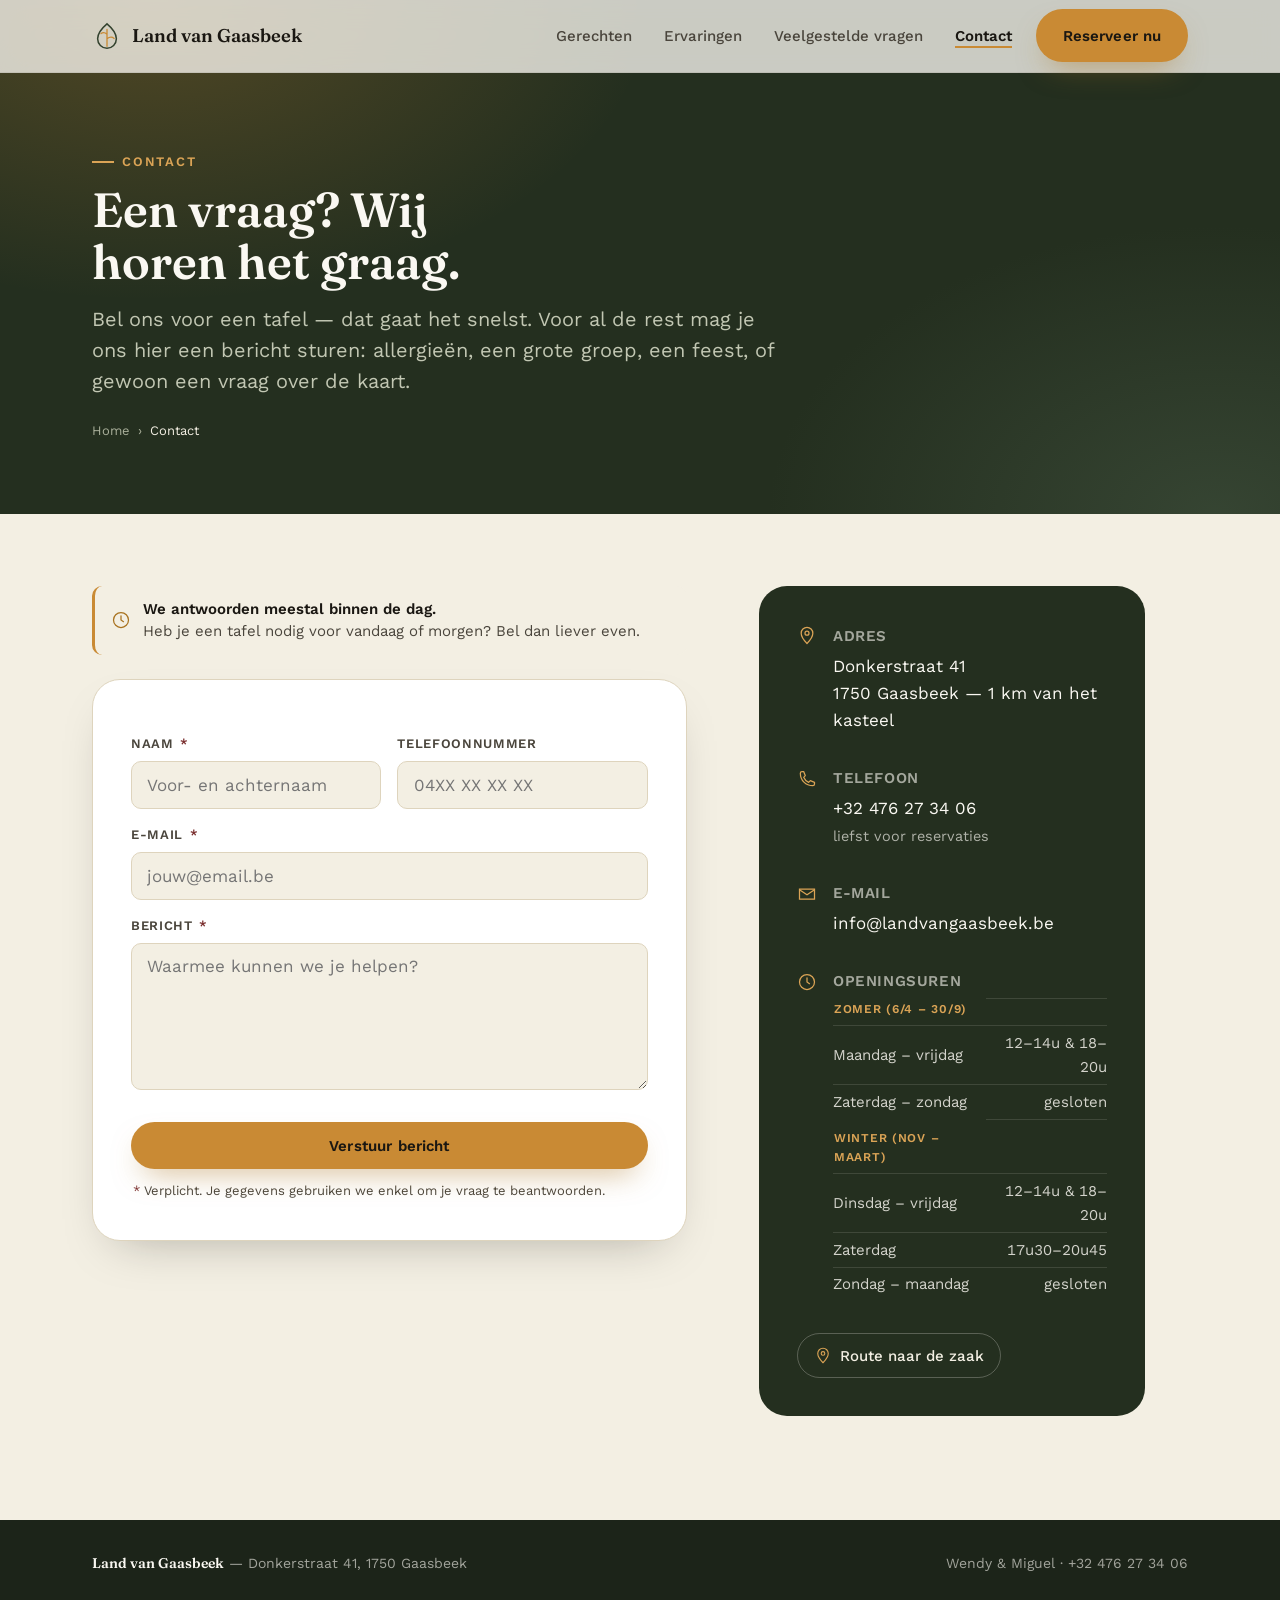
==== contact.html @ b17b4d69 "Splits site op in losse CSS/JS-bestanden en voeg contactpagina toe De volledige site zat in één inde" ====
<!DOCTYPE html>
<html lang="nl">
<head>
  <meta charset="utf-8">
  <meta name="viewport" content="width=device-width, initial-scale=1">
  <title>Contact — Land van Gaasbeek</title>
  <meta name="description" content="Contacteer brasserie Land van Gaasbeek in Gaasbeek: telefoon, e-mail, adres, openingsuren en een contactformulier.">

  <link rel="preconnect" href="https://fonts.googleapis.com">
  <link rel="preconnect" href="https://fonts.gstatic.com" crossorigin>
  <link href="https://fonts.googleapis.com/css2?family=Fraunces:opsz,wght@9..144,400;9..144,500;9..144,600;9..144,700&family=Work+Sans:wght@400;500;600;700&display=swap" rel="stylesheet">

  <!-- Volgorde is belangrijk: brand → layout → components → pagina -->
  <link rel="stylesheet" href="assets/css/brand.css">
  <link rel="stylesheet" href="assets/css/layout.css">
  <link rel="stylesheet" href="assets/css/components.css">
  <link rel="stylesheet" href="assets/css/pages/contact.css">
</head>
<body class="contact-page">

<div class="progress-bar" aria-hidden="true"><div class="progress-bar-fill" id="progressFill"></div></div>

<nav class="nav">
  <div class="wrap nav-inner">
    <a href="index.html" class="brand-mark">
      <svg width="30" height="30" viewBox="0 0 32 32" fill="none" aria-hidden="true">
        <path d="M16 3C10 8 6 13.5 6 19a10 10 0 0 0 20 0c0-5.5-4-11-10-16Z" stroke="#33422e" stroke-width="1.6"/>
        <path d="M16 9v18M16 14c-2.4-2-4.6-2-6.4-.6M16 19c2.8-2.2 5.4-2.2 7.6-.4" stroke="#c98a34" stroke-width="1.4" stroke-linecap="round"/>
      </svg>
      Land van Gaasbeek
    </a>
    <div class="nav-cta">
      <div class="nav-links-list">
        <a href="index.html#gerechten">Gerechten</a>
        <a href="index.html#ervaringen">Ervaringen</a>
        <a href="index.html#faq">Veelgestelde vragen</a>
        <a href="contact.html" aria-current="page">Contact</a>
      </div>
      <a href="index.html#reserveren" class="btn btn-primary nav-pulse-btn">Reserveer nu</a>
    </div>
  </div>
</nav>

<header class="page-header">
  <div class="wrap">
    <span class="eyebrow">Contact</span>
    <h1>Een vraag? Wij horen het graag.</h1>
    <p>Bel ons voor een tafel — dat gaat het snelst. Voor al de rest mag je ons hier een bericht sturen: allergieën, een grote groep, een feest, of gewoon een vraag over de kaart.</p>
    <nav class="breadcrumb" aria-label="Kruimelpad">
      <a href="index.html">Home</a>
      <span aria-hidden="true">›</span>
      <span aria-current="page">Contact</span>
    </nav>
  </div>
</header>

<main>
  <section class="section section-first" id="bericht">
    <div class="wrap">
      <div class="contact-grid">

        <div>
          <div class="reply-note">
            <svg width="20" height="20" viewBox="0 0 24 24" fill="none" aria-hidden="true"><path d="M12 7v5l3 2" stroke="currentColor" stroke-width="1.5" stroke-linecap="round"/><circle cx="12" cy="12" r="9" stroke="currentColor" stroke-width="1.5"/></svg>
            <span><strong>We antwoorden meestal binnen de dag.</strong> <br>Heb je een tafel nodig voor vandaag of morgen? Bel dan liever even.</span>
          </div>

          <form class="form-card reveal" id="contactForm" method="post" action="mailto:info@landvangaasbeek.be" enctype="text/plain">
            <div class="form-row">
              <div class="field">
                <label for="naam">Naam <span class="field-req" aria-hidden="true">*</span></label>
                <input type="text" id="naam" name="naam" aria-describedby="naam-error" placeholder="Voor- en achternaam" autocomplete="name" required>
                <span class="field-error" id="naam-error"></span>
              </div>
              <div class="field">
                <label for="telefoon">Telefoonnummer</label>
                <input type="tel" id="telefoon" name="telefoon" aria-describedby="telefoon-error" placeholder="04XX XX XX XX" autocomplete="tel" inputmode="tel">
                <span class="field-error" id="telefoon-error"></span>
              </div>
            </div>

            <div class="field">
              <label for="email">E-mail <span class="field-req" aria-hidden="true">*</span></label>
              <input type="email" id="email" name="email" aria-describedby="email-error" placeholder="jouw@email.be" autocomplete="email" inputmode="email" required>
              <span class="field-error" id="email-error"></span>
            </div>

            <div class="field">
              <label for="bericht">Bericht <span class="field-req" aria-hidden="true">*</span></label>
              <textarea id="bericht" name="bericht" aria-describedby="bericht-error" rows="6" placeholder="Waarmee kunnen we je helpen?" required></textarea>
              <span class="field-error" id="bericht-error"></span>
            </div>

            <!-- Honeypot tegen spambots. Laat leeg — mensen zien dit veld niet. -->
            <div class="field-trap" aria-hidden="true">
              <label for="website">Website</label>
              <input type="text" id="website" name="website" tabindex="-1" autocomplete="off">
            </div>

            <button type="submit" class="btn btn-primary">Verstuur bericht</button>
            <p class="form-hint"><span class="field-req" aria-hidden="true">*</span> Verplicht. Je gegevens gebruiken we enkel om je vraag te beantwoorden.</p>

            <div class="form-status" id="formStatus" aria-live="polite"></div>

            <noscript>
              <p class="form-status is-visible is-error">
                JavaScript staat uit. Versturen opent dan rechtstreeks je mailprogramma, zonder
                controle op tikfouten — en sommige browsers blokkeren dat. Lukt het niet, mail ons
                dan op <a href="mailto:info@landvangaasbeek.be">info@landvangaasbeek.be</a>
                of bel <a href="tel:+32476273406">+32 476 27 34 06</a>.
              </p>
            </noscript>
          </form>
        </div>

        <div class="info-card reveal">
          <div class="info-row">
            <svg width="20" height="20" viewBox="0 0 24 24" fill="none" aria-hidden="true"><path d="M12 21s7-7.4 7-12.4A7 7 0 0 0 5 8.6C5 13.6 12 21 12 21Z" stroke="currentColor" stroke-width="1.5" stroke-linejoin="round"/><circle cx="12" cy="8.6" r="2.4" stroke="currentColor" stroke-width="1.5"/></svg>
            <div>
              <h4>Adres</h4>
              <p>Donkerstraat 41<br>1750 Gaasbeek — 1 km van het kasteel</p>
            </div>
          </div>
          <div class="info-row">
            <svg width="20" height="20" viewBox="0 0 24 24" fill="none" aria-hidden="true"><path d="M4 5c0-1 1-2 2-2h2l2 5-2 2c1 2.5 3.5 5 6 6l2-2 5 2v2c0 1-1 2-2 2C10.5 20 4 13.5 4 5Z" stroke="currentColor" stroke-width="1.5" stroke-linejoin="round"/></svg>
            <div>
              <h4>Telefoon</h4>
              <p><a href="tel:+32476273406">+32 476 27 34 06</a><br><span style="opacity:.65; font-size:.85em;">liefst voor reservaties</span></p>
            </div>
          </div>
          <div class="info-row">
            <svg width="20" height="20" viewBox="0 0 24 24" fill="none" aria-hidden="true"><path d="M3 6h18v12H3V6Z" stroke="currentColor" stroke-width="1.5"/><path d="m3 7 9 6 9-6" stroke="currentColor" stroke-width="1.5" stroke-linejoin="round"/></svg>
            <div>
              <h4>E-mail</h4>
              <p><a href="mailto:info@landvangaasbeek.be">info@landvangaasbeek.be</a></p>
            </div>
          </div>
          <div class="info-row" style="align-items:flex-start;">
            <svg width="20" height="20" viewBox="0 0 24 24" fill="none" aria-hidden="true"><path d="M12 7v5l3 2" stroke="currentColor" stroke-width="1.5" stroke-linecap="round"/><circle cx="12" cy="12" r="9" stroke="currentColor" stroke-width="1.5"/></svg>
            <div style="width:100%;">
              <h4>Openingsuren</h4>
              <table class="hours-table">
                <tr><th>Zomer (6/4 – 30/9)</th><td></td></tr>
                <tr><td>Maandag – vrijdag</td><td>12–14u &amp; 18–20u</td></tr>
                <tr><td>Zaterdag – zondag</td><td>gesloten</td></tr>
                <tr><th style="padding-top:.6rem;">Winter (nov – maart)</th><td></td></tr>
                <tr><td>Dinsdag – vrijdag</td><td>12–14u &amp; 18–20u</td></tr>
                <tr><td>Zaterdag</td><td>17u30–20u45</td></tr>
                <tr><td>Zondag – maandag</td><td>gesloten</td></tr>
              </table>
            </div>
          </div>

          <a class="route-link" href="https://www.google.com/maps/dir/?api=1&amp;destination=Donkerstraat+41%2C+1750+Gaasbeek" target="_blank" rel="noopener">
            <svg width="18" height="18" viewBox="0 0 24 24" fill="none" aria-hidden="true"><path d="M12 21s7-7.4 7-12.4A7 7 0 0 0 5 8.6C5 13.6 12 21 12 21Z" stroke="currentColor" stroke-width="1.5" stroke-linejoin="round"/><circle cx="12" cy="8.6" r="2.4" stroke="currentColor" stroke-width="1.5"/></svg>
            Route naar de zaak
          </a>
        </div>

      </div>
    </div>
  </section>
</main>

<footer>
  <div class="wrap footer-inner">
    <span><strong>Land van Gaasbeek</strong> — Donkerstraat 41, 1750 Gaasbeek</span>
    <span>Wendy &amp; Miguel · +32 476 27 34 06</span>
  </div>
</footer>

<script src="assets/js/site.js" defer></script>
<script src="assets/js/contact-form.js" defer></script>
</body>
</html>
---- assets/css/brand.css ----
/* ==========================================================================
   brand.css — de merkbasis van Land van Gaasbeek
   Enige plek waar kleuren, fonts, spacing en radii gedefinieerd worden.
   Wijzig hier en de hele site volgt. Bevat GEEN component- of paginastijlen.
   ========================================================================== */

:root {
  color-scheme: light;

  /* — Palette — */
  --moss-950: #1c2419;
  --moss-900: #242f1f;
  --moss-800: #33422e;
  --moss-700: #445642;
  --gold-600: #a8721f;
  --gold-500: #c98a34;
  --gold-400: #dba456;
  --wine-700: #5f2424;
  --wine-600: #7a2e2e;
  --linen-50:  #faf8f2;
  --linen-100: #f3efe3;
  --linen-200: #eae3d3;
  --linen-300: #ded4bd;
  --sage-400: #a9af9a;
  --sage-300: #c2c7b3;
  --ink-900: #1a1712;
  --ink-800: #221f1a;
  --ink-600: #4a453c;
  --ink-400: #79746a;

  --bg: var(--linen-100);
  --surface: var(--linen-50);
  --surface-raised: #ffffff;
  --text: var(--ink-800);
  --text-muted: var(--ink-600);
  --border: var(--linen-300);
  --accent: var(--gold-500);
  --accent-ink: var(--gold-600);
  --brand: var(--moss-800);

  /* — Type scale — */
  --font-display: "Fraunces", "Iowan Old Style", Georgia, serif;
  --font-body: "Work Sans", "Segoe UI", system-ui, sans-serif;

  --fs-eyebrow: 0.8125rem;
  --fs-small: 0.9375rem;
  --fs-body: 1.0625rem;
  --fs-lead: 1.25rem;
  --fs-h3: clamp(1.375rem, 1.1rem + 1.1vw, 1.75rem);
  --fs-h2: clamp(2rem, 1.5rem + 2.2vw, 3rem);
  --fs-h1: clamp(2.75rem, 1.9rem + 3.8vw, 4.75rem);

  /* — Spacing scale — */
  --sp-1: 0.25rem;
  --sp-2: 0.5rem;
  --sp-3: 0.75rem;
  --sp-4: 1rem;
  --sp-5: 1.5rem;
  --sp-6: 2rem;
  --sp-7: 3rem;
  --sp-8: 4.5rem;
  --sp-9: 6.5rem;
  --sp-10: 9rem;

  --radius-sm: 10px;
  --radius-md: 18px;
  --radius-lg: 28px;
  --shadow-soft: 0 20px 50px -25px rgba(26, 23, 18, 0.35);
  --shadow-lift: 0 28px 60px -20px rgba(26, 23, 18, 0.4);
  --ease: cubic-bezier(0.16, 1, 0.3, 1);
}

*, *::before, *::after { box-sizing: border-box; }
html {
  scroll-behavior: smooth;
}
body {
  margin: 0;
  background: var(--bg);
  color: var(--text);
  font-family: var(--font-body);
  font-size: var(--fs-body);
  line-height: 1.6;
  -webkit-font-smoothing: antialiased;
}
img { max-width: 100%; display: block; }
a { color: inherit; }
h1, h2, h3 {
  font-family: var(--font-display);
  color: var(--ink-900);
  margin: 0;
  text-wrap: balance;
  font-weight: 600;
}
p { margin: 0; }
ul { margin: 0; padding: 0; list-style: none; }
section { scroll-margin-top: 5.5rem; }
---- assets/css/layout.css ----
/* ==========================================================================
   layout.css — site-chrome & structuur die op ELKE pagina hetzelfde is:
   container, nav, footer, sectie-ritme, scroll-progressbar, reveal-animatie.
   ========================================================================== */

/* — Container — */
.wrap {
  width: 100%;
  max-width: 1160px;
  margin-inline: auto;
  padding-inline: var(--sp-6);
}
@media (max-width: 640px) {
  .wrap { padding-inline: var(--sp-5); }
}


/* — Section scaffolding — */
.section { padding-block: var(--sp-9); }
.section-head {
  display: flex;
  flex-direction: column;
  gap: var(--sp-4);
  max-width: 640px;
  margin-bottom: var(--sp-8);
}
.section-head h2 { font-size: var(--fs-h2); line-height: 1.08; }
.section-head p { color: var(--text-muted); font-size: var(--fs-lead); line-height: 1.55; }
.section-alt { background: var(--surface); }


/* — Page header — compacte kop voor subpagina's (geen volledige hero).
   Gebruik op elke pagina behalve de homepage. — */
.page-header {
  position: relative;
  padding-top: calc(4.5rem + var(--sp-8));
  padding-bottom: var(--sp-8);
  background: var(--moss-900);
  color: var(--linen-50);
  overflow: hidden;
}
.page-header::after {
  content: "";
  position: absolute;
  inset: 0;
  background:
    radial-gradient(60% 90% at 12% 0%, rgba(201, 138, 52, 0.28), transparent 65%),
    radial-gradient(50% 80% at 95% 100%, rgba(68, 86, 66, 0.55), transparent 70%);
  pointer-events: none;
}
.page-header > .wrap { position: relative; z-index: 1; }
.page-header .eyebrow { color: var(--gold-400); }
.page-header .eyebrow::before { background: var(--gold-400); }
.page-header h1 {
  margin-top: var(--sp-3);
  color: var(--linen-50);
  font-size: var(--fs-h2);
  line-height: 1.08;
  max-width: 22ch;
}
.page-header p {
  margin-top: var(--sp-4);
  max-width: 58ch;
  color: var(--sage-300);
  font-size: var(--fs-lead);
  line-height: 1.55;
}

/* — Breadcrumb — */
.breadcrumb {
  display: flex;
  align-items: center;
  gap: var(--sp-2);
  margin-top: var(--sp-5);
  font-size: var(--fs-eyebrow);
  color: var(--sage-400);
}
.breadcrumb a { text-decoration: none; transition: color 0.2s ease; }
.breadcrumb a:hover { color: var(--gold-400); }
.breadcrumb span[aria-current] { color: var(--linen-100); }


/* — Nav — */
.nav {
  position: fixed;
  top: 0; left: 0; right: 0;
  z-index: 50;
  background: rgba(250, 248, 242, 0.78);
  backdrop-filter: blur(14px) saturate(140%);
  -webkit-backdrop-filter: blur(14px) saturate(140%);
  border-bottom: 1px solid rgba(30, 27, 20, 0.08);
}
.nav-inner {
  display: flex;
  align-items: center;
  justify-content: space-between;
  height: 4.5rem;
}
.brand-mark {
  display: flex;
  align-items: center;
  gap: 0.6rem;
  text-decoration: none;
  font-family: var(--font-display);
  font-weight: 600;
  font-size: 1.15rem;
  color: var(--ink-900);
}
.brand-mark svg { flex-shrink: 0; }
.nav-links {
  display: flex;
  align-items: center;
  gap: var(--sp-6);
}
.nav-links-list a:not(.btn) {
  text-decoration: none;
  font-size: 0.9375rem;
  font-weight: 500;
  color: var(--ink-600);
  transition: color 0.2s ease;
}
.nav-links-list a:not(.btn):hover { color: var(--accent-ink); }
/* Actieve pagina in de nav — */
.nav-links-list a[aria-current="page"] {
  color: var(--ink-900);
  font-weight: 600;
  box-shadow: inset 0 -2px 0 var(--accent);
}
.nav-cta { display: flex; align-items: center; gap: var(--sp-5); }
.nav-links-list { display: flex; gap: var(--sp-6); }
@media (max-width: 760px) {
  .nav-links-list { display: none; }
}
@media (max-width: 420px) {
  .brand-mark { font-size: 1rem; gap: 0.4rem; }
  .brand-mark svg { width: 24px; height: 24px; }
  .nav .btn-primary { padding: 0.7rem 1.1rem; font-size: 0.875rem; }
}


/* — Footer — */
footer {
  background: var(--moss-950);
  color: rgba(250, 248, 242, 0.6);
  padding-block: var(--sp-6);
}
.footer-inner {
  display: flex;
  flex-wrap: wrap;
  justify-content: space-between;
  gap: var(--sp-3);
  font-size: 0.875rem;
}
.footer-inner strong { color: var(--linen-50); font-family: var(--font-display); font-weight: 600; }


/* — Progress bar — */
.progress-bar {
  position: fixed;
  top: 0; left: 0; right: 0;
  height: 3px;
  z-index: 60;
  pointer-events: none;
}
.progress-bar-fill {
  height: 100%;
  width: 100%;
  transform: scaleX(0);
  transform-origin: left center;
  background: linear-gradient(90deg, var(--gold-500), var(--wine-600));
  will-change: transform;
}
html.js .progress-bar-fill { transition: transform 0.12s linear; }


/* — Reveal-on-scroll (progressive enhancement) — */
/* Content stays fully opaque/readable at all times, with or without JS;
   only a gentle upward settle is deferred to the scroll trigger, so a
   stalled script or a screenshot taken before scrolling never hides text. */
.reveal { opacity: 1; transform: none; }
html.js .reveal {
  transform: translateY(16px);
  transition: transform 0.7s var(--ease);
}
html.js .reveal.is-visible { transform: none; }


/* — Motion policy: globale onderdelen — */
@media (prefers-reduced-motion: reduce) {
  html { scroll-behavior: auto; }
  html.js .reveal { transition: none; opacity: 1; transform: none; }
  .progress-bar-fill { transition: none; }
}
---- assets/css/components.css ----
/* ==========================================================================
   components.css — herbruikbare UI-onderdelen. Bruikbaar op elke pagina:
   eyebrow, buttons, quote-cards, formulier + infokaart, openingsuren, FAQ.
   ========================================================================== */

/* — Eyebrow — */
.eyebrow {
  display: inline-flex;
  align-items: center;
  gap: var(--sp-2);
  font-family: var(--font-body);
  font-size: var(--fs-eyebrow);
  font-weight: 600;
  letter-spacing: 0.14em;
  text-transform: uppercase;
  color: var(--accent-ink);
}
.eyebrow::before {
  content: "";
  width: 22px;
  height: 2px;
  background: var(--accent);
  display: inline-block;
}

/* — Buttons — */
.btn {
  display: inline-flex;
  align-items: center;
  justify-content: center;
  gap: var(--sp-2);
  font-family: var(--font-body);
  font-weight: 600;
  font-size: 0.9375rem;
  letter-spacing: 0.01em;
  padding: 0.85rem 1.6rem;
  border-radius: 999px;
  border: 1px solid transparent;
  cursor: pointer;
  text-decoration: none;
  transition: transform 0.35s var(--ease), box-shadow 0.35s var(--ease), background 0.25s ease;
  will-change: transform;
}
.btn-primary {
  background: var(--accent);
  color: var(--ink-900);
  box-shadow: 0 14px 30px -12px rgba(169, 114, 31, 0.55);
}
.btn-primary:hover { transform: translateY(-3px); box-shadow: 0 20px 38px -14px rgba(169, 114, 31, 0.6); }
.btn-ghost {
  background: transparent;
  border-color: rgba(250, 248, 242, 0.4);
  color: var(--linen-50);
}
.btn-ghost:hover { transform: translateY(-3px); background: rgba(250, 248, 242, 0.1); }
.btn-outline {
  background: transparent;
  border-color: var(--border);
  color: var(--ink-800);
}
.btn-outline:hover { transform: translateY(-3px); border-color: var(--accent-ink); background: var(--linen-50); }


/* — Nav CTA: calm pulse + shine sweep on primary buttons — */
.nav-pulse-btn { position: relative; }
.nav-pulse-btn::before {
  content: "";
  position: absolute;
  inset: -7px;
  border-radius: 999px;
  background: radial-gradient(circle, rgba(201, 138, 52, 0.5), transparent 72%);
  opacity: 0.4;
  transform: scale(0.9);
  z-index: -1;
  animation: btn-breathe 3.4s ease-in-out infinite;
}
@keyframes btn-breathe {
  0%, 100% { opacity: 0.32; transform: scale(0.88); }
  50% { opacity: 0.75; transform: scale(1.14); }
}
.btn-primary { position: relative; overflow: hidden; }
.btn-primary::after {
  content: "";
  position: absolute;
  top: 0; left: 0;
  width: 40%; height: 100%;
  background: linear-gradient(115deg, transparent, rgba(255, 255, 255, 0.6), transparent);
  transform: translateX(-260%) skewX(-12deg);
  opacity: 0;
  transition: transform 0.75s var(--ease), opacity 0.3s ease;
}
.btn-primary:hover::after, .btn-primary:focus-visible::after {
  transform: translateX(340%) skewX(-12deg);
  opacity: 1;
}



/* — Testimonials — */
.quote-row {
  display: grid;
  grid-template-columns: repeat(2, 1fr);
  gap: var(--sp-6);
}
@media (max-width: 760px) {
  .quote-row { grid-template-columns: 1fr; }
}
.quote-card {
  background: var(--surface-raised);
  border: 1px solid var(--border);
  border-radius: var(--radius-md);
  padding: var(--sp-6);
  display: flex;
  flex-direction: column;
  gap: var(--sp-4);
  transition: transform 0.4s var(--ease), box-shadow 0.4s var(--ease);
}
.quote-card:hover { transform: translateY(-5px); box-shadow: var(--shadow-soft); }
.stars { display: flex; gap: 0.2rem; color: var(--accent); }
.quote-card p.quote-text {
  font-family: var(--font-display);
  font-size: 1.25rem;
  line-height: 1.5;
  color: var(--ink-900);
  font-weight: 500;
}
.quote-attr {
  display: flex;
  align-items: center;
  gap: var(--sp-3);
  font-size: var(--fs-small);
  color: var(--text-muted);
}
.quote-attr .dot { width: 5px; height: 5px; border-radius: 50%; background: var(--sage-400); }


/* — Contact — */
.contact-grid {
  display: grid;
  grid-template-columns: 1.1fr 0.9fr;
  gap: var(--sp-8);
  align-items: start;
}
@media (max-width: 900px) {
  .contact-grid { grid-template-columns: 1fr; }
}
.form-card {
  background: var(--surface-raised);
  border: 1px solid var(--border);
  border-radius: var(--radius-lg);
  padding: clamp(1.5rem, 1.1rem + 1.6vw, var(--sp-7));
  box-shadow: var(--shadow-soft);
}
.form-row { display: grid; grid-template-columns: 1fr 1fr; gap: var(--sp-4); }
@media (max-width: 520px) { .form-row { grid-template-columns: 1fr; } }
.field { display: flex; flex-direction: column; gap: 0.4rem; margin-top: var(--sp-4); }
.field label {
  font-size: var(--fs-eyebrow);
  font-weight: 600;
  letter-spacing: 0.05em;
  text-transform: uppercase;
  color: var(--ink-600);
}
.field input, .field textarea {
  font-family: var(--font-body);
  font-size: var(--fs-body);
  color: var(--ink-900);
  background: var(--linen-100);
  border: 1px solid var(--border);
  border-radius: var(--radius-sm);
  padding: 0.8rem 0.95rem;
  resize: vertical;
  transition: border-color 0.2s ease, background 0.2s ease;
}
.field input:focus, .field textarea:focus {
  outline: 3px solid rgba(169, 114, 31, 0.35);
  outline-offset: 1px;
  border-color: var(--accent-ink);
  background: var(--surface-raised);
}
.form-card .btn-primary { margin-top: var(--sp-6); width: 100%; }
.form-hint { margin-top: var(--sp-3); font-size: 0.8125rem; color: var(--text-muted); }

.info-card {
  background: var(--moss-900);
  color: var(--linen-50);
  border-radius: var(--radius-lg);
  padding: clamp(1.5rem, 1.1rem + 1.6vw, var(--sp-7));
  display: flex;
  flex-direction: column;
  gap: var(--sp-6);
}
.info-row { display: flex; gap: var(--sp-4); align-items: flex-start; }
.info-row svg { flex-shrink: 0; margin-top: 0.15rem; color: var(--gold-400); }
.info-row h4 {
  font-family: var(--font-body);
  font-size: var(--fs-small);
  font-weight: 600;
  letter-spacing: 0.04em;
  text-transform: uppercase;
  color: rgba(250, 248, 242, 0.6);
  margin: 0 0 0.3rem;
}
.info-row a { text-decoration: none; }
.info-row a:hover { color: var(--gold-400); }
.hours-table { width: 100%; border-collapse: collapse; font-size: var(--fs-small); }
.hours-table th {
  text-align: left;
  font-weight: 600;
  color: var(--gold-400);
  padding-bottom: 0.4rem;
  font-size: 0.75rem;
  letter-spacing: 0.06em;
  text-transform: uppercase;
}
.hours-table td {
  padding: 0.3rem 0;
  color: rgba(250, 248, 242, 0.82);
  border-top: 1px solid rgba(250, 248, 242, 0.12);
}
.hours-table td:last-child { text-align: right; font-variant-numeric: tabular-nums; }


/* — FAQ — */
.faq-list { display: flex; flex-direction: column; gap: var(--sp-3); max-width: 760px; }
.faq-item {
  background: var(--surface-raised);
  border: 1px solid var(--border);
  border-radius: var(--radius-md);
  padding: var(--sp-5);
}
.faq-item summary {
  display: flex;
  align-items: center;
  justify-content: space-between;
  gap: var(--sp-4);
  cursor: pointer;
  list-style: none;
  font-family: var(--font-display);
  font-size: 1.0625rem;
  font-weight: 600;
  color: var(--ink-900);
}
.faq-item summary::-webkit-details-marker { display: none; }
.faq-item summary .faq-chevron { flex-shrink: 0; transition: transform 0.35s var(--ease); color: var(--accent-ink); }
.faq-item[open] summary .faq-chevron { transform: rotate(135deg); }
.faq-item p { margin-top: var(--sp-3); color: var(--text-muted); font-size: var(--fs-small); line-height: 1.6; }


/* — Formulier: verplicht-markering, validatie en statusmelding — */
.field-req { color: var(--wine-600); margin-left: 0.15em; }

.field-error {
  display: none;
  font-size: 0.8125rem;
  font-weight: 500;
  color: var(--wine-700);
}
.field.has-error .field-error { display: block; }
.field.has-error input,
.field.has-error textarea {
  border-color: var(--wine-600);
  background: rgba(122, 46, 46, 0.05);
}
.field.has-error input:focus,
.field.has-error textarea:focus {
  outline-color: rgba(122, 46, 46, 0.35);
  border-color: var(--wine-700);
}

.form-status {
  display: none;
  margin-top: var(--sp-5);
  padding: var(--sp-4) var(--sp-5);
  border-radius: var(--radius-sm);
  border: 1px solid transparent;
  font-size: var(--fs-small);
  line-height: 1.55;
}
.form-status.is-visible { display: block; }
.form-status.is-success {
  background: rgba(51, 66, 46, 0.08);
  border-color: var(--moss-700);
  color: var(--moss-900);
}
.form-status.is-error {
  background: rgba(122, 46, 46, 0.07);
  border-color: var(--wine-600);
  color: var(--wine-700);
}
.form-status a { font-weight: 600; }

/* Honeypot: onzichtbaar voor mensen, wel invulbaar voor bots. */
.field-trap {
  position: absolute;
  width: 1px; height: 1px;
  padding: 0; margin: -1px;
  overflow: hidden;
  clip: rect(0 0 0 0);
  white-space: nowrap;
  border: 0;
}

.btn[aria-busy="true"] { opacity: 0.65; pointer-events: none; }


/* — Motion policy: componenten — */
@media (prefers-reduced-motion: reduce) {
  .nav-pulse-btn::before { animation: none !important; }
  .btn, .quote-card, .faq-item summary .faq-chevron { transition: none; }
}
---- assets/css/pages/contact.css ----
/* ==========================================================================
   pages/contact.css — uitsluitend voor contact.html.
   Het formulier, de infokaart en de openingsuren zelf staan in
   components.css; die zijn herbruikbaar. Hier alleen wat écht
   paginagebonden is.
   ========================================================================== */

/* De page-header geeft bovenaan al lucht, dus de eerste sectie
   mag krapper beginnen dan de standaard --sp-9. */
.contact-page .section-first { padding-top: var(--sp-8); }

/* — Routeknop onderaan de infokaart — */
.route-link {
  display: inline-flex;
  align-items: center;
  gap: var(--sp-2);
  align-self: flex-start;
  padding: 0.6rem 1rem;
  border: 1px solid rgba(250, 248, 242, 0.25);
  border-radius: 999px;
  font-size: var(--fs-small);
  font-weight: 500;
  text-decoration: none;
  color: var(--linen-100);
  transition: border-color 0.2s ease, background 0.2s ease, transform 0.2s var(--ease);
}
.route-link:hover {
  border-color: var(--gold-400);
  background: rgba(219, 164, 86, 0.12);
  transform: translateY(-2px);
}
.route-link svg { flex-shrink: 0; color: var(--gold-400); }

/* — Antwoordtijd-notitie boven het formulier — */
.reply-note {
  display: flex;
  align-items: center;
  gap: var(--sp-3);
  margin-bottom: var(--sp-5);
  padding: var(--sp-3) var(--sp-4);
  background: var(--linen-100);
  border-left: 3px solid var(--accent);
  border-radius: var(--radius-sm);
  font-size: var(--fs-small);
  color: var(--text-muted);
  line-height: 1.5;
}
.reply-note svg { flex-shrink: 0; color: var(--accent-ink); }
.reply-note strong { color: var(--ink-900); font-weight: 600; }

/* — Motion policy: contact-specifiek — */
@media (prefers-reduced-motion: reduce) {
  .route-link { transition: none; }
}
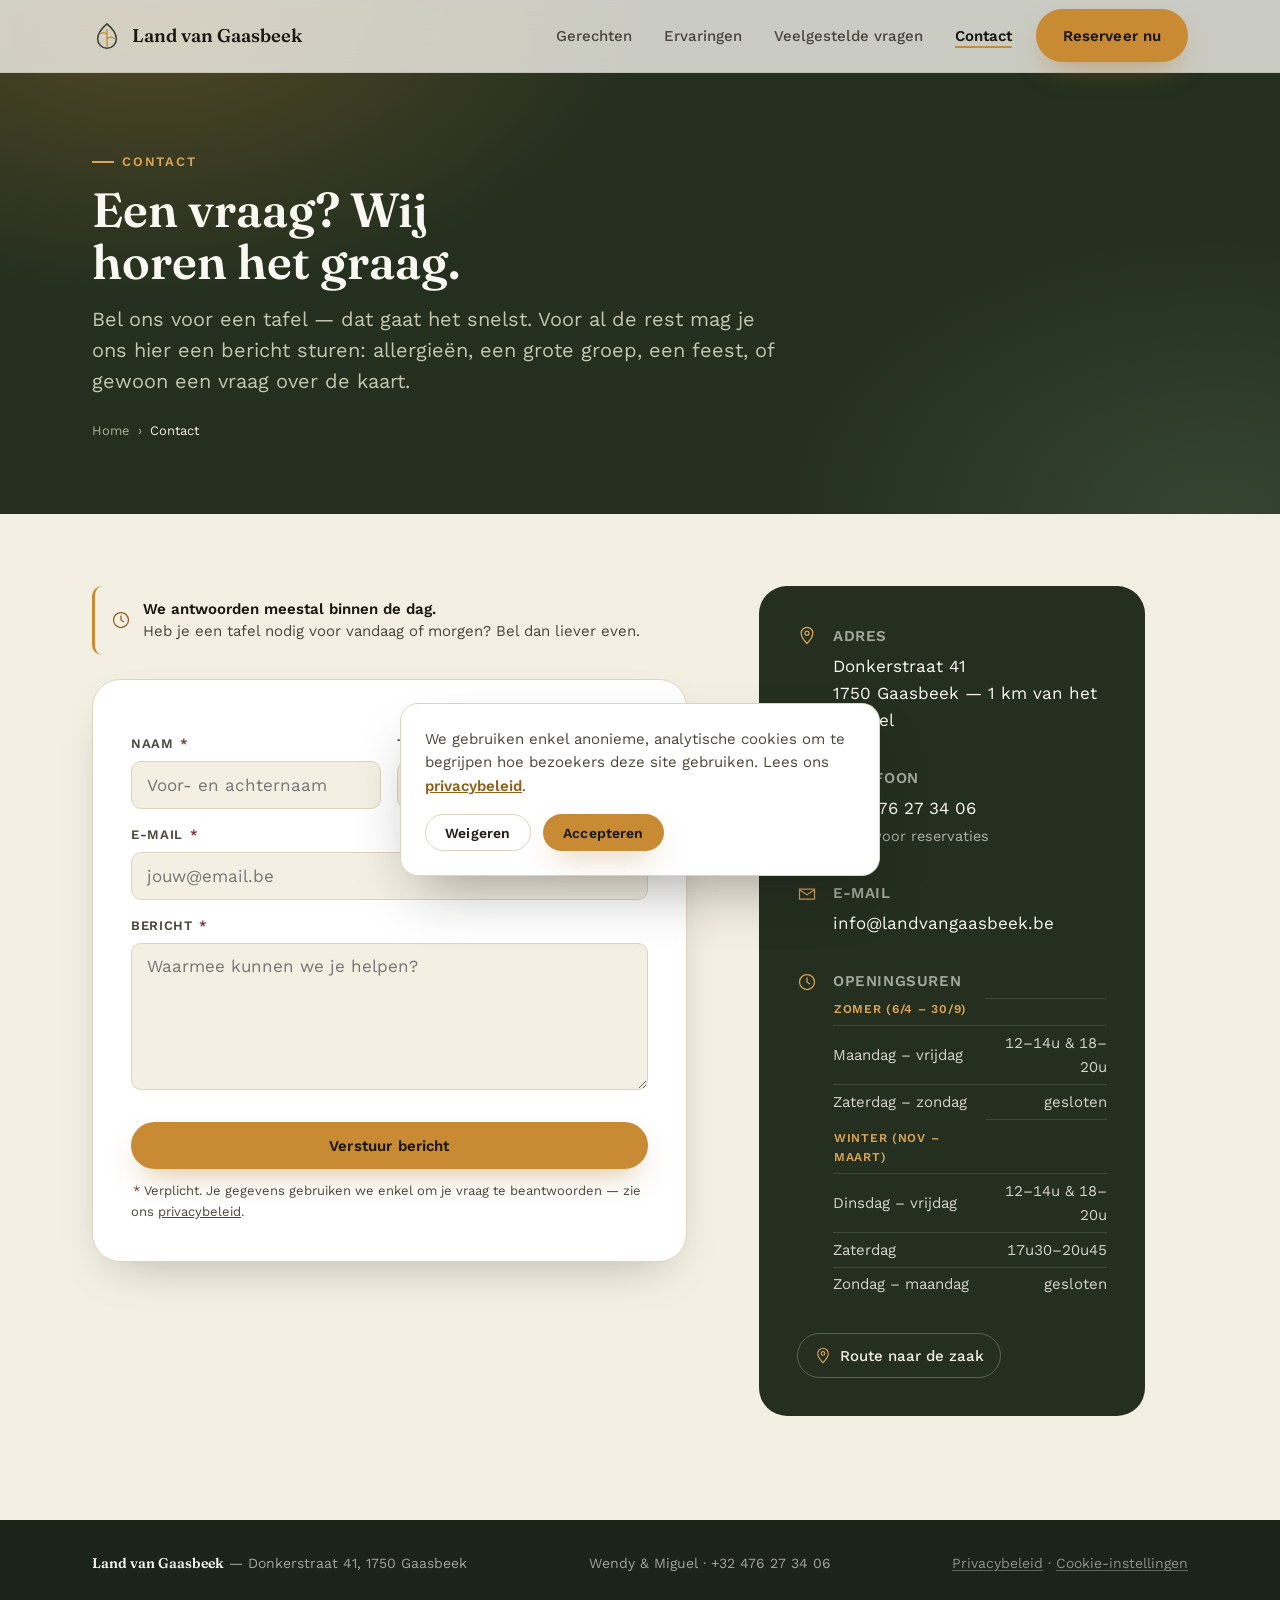
==== commit 9e845c2e: "Voeg SEO, favicons, cookie-consent en privacypagina toe - canonical, robots-meta, Open Graph en Twit" ====
--- a/contact.html
+++ b/contact.html
@@ -1,3 +1,9 @@
+<!--
+  Bij koppeling van het echte domein (landvangaasbeek.be):
+  vervang overal https://idento-studio.github.io/land-van-gaasbeek-test/ door
+  https://landvangaasbeek.be/ — in de <link>/<meta> hieronder, in de JSON-LD,
+  en in /sitemap.xml en /robots.txt.
+-->
 <!DOCTYPE html>
 <html lang="nl">
 <head>
@@ -5,22 +11,84 @@
   <meta name="viewport" content="width=device-width, initial-scale=1">
   <title>Contact — Land van Gaasbeek</title>
   <meta name="description" content="Contacteer brasserie Land van Gaasbeek in Gaasbeek: telefoon, e-mail, adres, openingsuren en een contactformulier.">
+  <meta name="robots" content="index, follow">
+  <link rel="canonical" href="https://idento-studio.github.io/land-van-gaasbeek-test/contact.html">
+  <meta name="theme-color" content="#33422e">
+
+  <!-- Open Graph -->
+  <meta property="og:type" content="website">
+  <meta property="og:site_name" content="Land van Gaasbeek">
+  <meta property="og:locale" content="nl_BE">
+  <meta property="og:title" content="Contact — Land van Gaasbeek">
+  <meta property="og:description" content="Telefoon, e-mail, adres, openingsuren en een contactformulier voor brasserie Land van Gaasbeek.">
+  <meta property="og:url" content="https://idento-studio.github.io/land-van-gaasbeek-test/contact.html">
+  <meta property="og:image" content="https://idento-studio.github.io/land-van-gaasbeek-test/assets/img/og-image.jpg">
+  <meta property="og:image:width" content="1200">
+  <meta property="og:image:height" content="630">
+
+  <!-- Twitter/X -->
+  <meta name="twitter:card" content="summary_large_image">
+  <meta name="twitter:title" content="Contact — Land van Gaasbeek">
+  <meta name="twitter:description" content="Telefoon, e-mail, adres, openingsuren en een contactformulier voor brasserie Land van Gaasbeek.">
+  <meta name="twitter:image" content="https://idento-studio.github.io/land-van-gaasbeek-test/assets/img/og-image.jpg">
+
+  <!-- Favicons -->
+  <link rel="icon" href="favicon.ico" sizes="any">
+  <link rel="icon" href="assets/img/favicon.svg" type="image/svg+xml">
+  <link rel="apple-touch-icon" href="assets/img/apple-touch-icon.png">
+  <link rel="manifest" href="site.webmanifest">
 
   <link rel="preconnect" href="https://fonts.googleapis.com">
   <link rel="preconnect" href="https://fonts.gstatic.com" crossorigin>
-  <link href="https://fonts.googleapis.com/css2?family=Fraunces:opsz,wght@9..144,400;9..144,500;9..144,600;9..144,700&family=Work+Sans:wght@400;500;600;700&display=swap" rel="stylesheet">
+  <link rel="preload" as="style" href="https://fonts.googleapis.com/css2?family=Fraunces:opsz,wght@9..144,400;9..144,500;9..144,600;9..144,700&family=Work+Sans:wght@400;500;600;700&display=swap">
+  <link href="https://fonts.googleapis.com/css2?family=Fraunces:opsz,wght@9..144,400;9..144,500;9..144,600;9..144,700&family=Work+Sans:wght@400;500;600;700&display=swap" rel="stylesheet" media="print" onload="this.media='all'">
+  <noscript><link href="https://fonts.googleapis.com/css2?family=Fraunces:opsz,wght@9..144,400;9..144,500;9..144,600;9..144,700&family=Work+Sans:wght@400;500;600;700&display=swap" rel="stylesheet"></noscript>
 
   <!-- Volgorde is belangrijk: brand → layout → components → pagina -->
   <link rel="stylesheet" href="assets/css/brand.css">
   <link rel="stylesheet" href="assets/css/layout.css">
   <link rel="stylesheet" href="assets/css/components.css">
   <link rel="stylesheet" href="assets/css/pages/contact.css">
+
+  <script type="application/ld+json">
+  {
+    "@context": "https://schema.org",
+    "@type": "Restaurant",
+    "@id": "https://idento-studio.github.io/land-van-gaasbeek-test/#restaurant",
+    "name": "Brasserie Land van Gaasbeek",
+    "image": ["https://idento-studio.github.io/land-van-gaasbeek-test/assets/img/og-image.jpg"],
+    "url": "https://idento-studio.github.io/land-van-gaasbeek-test/",
+    "telephone": "+32476273406",
+    "email": "info@landvangaasbeek.be",
+    "priceRange": "€€",
+    "address": {
+      "@type": "PostalAddress",
+      "streetAddress": "Donkerstraat 41",
+      "postalCode": "1750",
+      "addressLocality": "Gaasbeek",
+      "addressCountry": "BE"
+    },
+    "geo": { "@type": "GeoCoordinates", "latitude": 50.7986738, "longitude": 4.1875439 }
+  }
+  </script>
+  <script type="application/ld+json">
+  {
+    "@context": "https://schema.org",
+    "@type": "BreadcrumbList",
+    "itemListElement": [
+      { "@type": "ListItem", "position": 1, "name": "Home", "item": "https://idento-studio.github.io/land-van-gaasbeek-test/" },
+      { "@type": "ListItem", "position": 2, "name": "Contact", "item": "https://idento-studio.github.io/land-van-gaasbeek-test/contact.html" }
+    ]
+  }
+  </script>
 </head>
 <body class="contact-page">
 
+<a class="skip-link" href="#main-content">Ga naar inhoud</a>
+
 <div class="progress-bar" aria-hidden="true"><div class="progress-bar-fill" id="progressFill"></div></div>
 
-<nav class="nav">
+<nav class="nav" aria-label="Hoofdnavigatie">
   <div class="wrap nav-inner">
     <a href="index.html" class="brand-mark">
       <svg width="30" height="30" viewBox="0 0 32 32" fill="none" aria-hidden="true">
@@ -54,7 +122,7 @@
   </div>
 </header>
 
-<main>
+<main id="main-content">
   <section class="section section-first" id="bericht">
     <div class="wrap">
       <div class="contact-grid">
@@ -65,7 +133,7 @@
             <span><strong>We antwoorden meestal binnen de dag.</strong> <br>Heb je een tafel nodig voor vandaag of morgen? Bel dan liever even.</span>
           </div>
 
-          <form class="form-card reveal" id="contactForm" method="post" action="mailto:info@landvangaasbeek.be" enctype="text/plain">
+          <form class="form-card reveal" id="contactForm" data-ajax-form method="post" action="mailto:info@landvangaasbeek.be" enctype="text/plain">
             <div class="form-row">
               <div class="field">
                 <label for="naam">Naam <span class="field-req" aria-hidden="true">*</span></label>
@@ -98,7 +166,7 @@
             </div>
 
             <button type="submit" class="btn btn-primary">Verstuur bericht</button>
-            <p class="form-hint"><span class="field-req" aria-hidden="true">*</span> Verplicht. Je gegevens gebruiken we enkel om je vraag te beantwoorden.</p>
+            <p class="form-hint"><span class="field-req" aria-hidden="true">*</span> Verplicht. Je gegevens gebruiken we enkel om je vraag te beantwoorden — zie ons <a href="privacy.html">privacybeleid</a>.</p>
 
             <div class="form-status" id="formStatus" aria-live="polite"></div>
 
@@ -166,9 +234,12 @@
   <div class="wrap footer-inner">
     <span><strong>Land van Gaasbeek</strong> — Donkerstraat 41, 1750 Gaasbeek</span>
     <span>Wendy &amp; Miguel · +32 476 27 34 06</span>
+    <span class="footer-legal"><a href="privacy.html">Privacybeleid</a> · <a href="#" data-cookie-settings>Cookie-instellingen</a></span>
   </div>
 </footer>
 
+<script src="assets/js/cookie-consent.js" defer></script>
+<script src="assets/js/analytics.js" defer></script>
 <script src="assets/js/site.js" defer></script>
 <script src="assets/js/contact-form.js" defer></script>
 </body>
--- a/assets/css/brand.css
+++ b/assets/css/brand.css
@@ -35,7 +35,11 @@
   --text-muted: var(--ink-600);
   --border: var(--linen-300);
   --accent: var(--gold-500);
-  --accent-ink: var(--gold-600);
+  /* Iets dieper dan --gold-600: op de lichte achtergronden (linen/wit) waar
+     dit voor kleine tekst en links gebruikt wordt, haalt --gold-600 zelf maar
+     3.6:1 contrast — net onder de WCAG AA-norm (4.5:1) voor gewone tekst.
+     Deze tint haalt overal ≥4.5:1, zonder merkbaar minder "goud" te ogen. */
+  --accent-ink: #8f611a;
   --brand: var(--moss-800);
 
   /* — Type scale — */
--- a/assets/css/layout.css
+++ b/assets/css/layout.css
@@ -2,6 +2,26 @@
    layout.css — site-chrome & structuur die op ELKE pagina hetzelfde is:
    container, nav, footer, sectie-ritme, scroll-progressbar, reveal-animatie.
    ========================================================================== */
+
+/* — Skip link (toetsenbord/screenreader): onzichtbaar tot het focus krijgt — */
+.skip-link {
+  position: absolute;
+  top: -3rem;
+  left: var(--sp-4);
+  z-index: 100;
+  background: var(--moss-950);
+  color: var(--linen-50);
+  padding: 0.7rem 1.2rem;
+  border-radius: var(--radius-sm);
+  font-size: var(--fs-small);
+  font-weight: 600;
+  text-decoration: none;
+  transition: top 0.2s var(--ease);
+}
+.skip-link:focus {
+  top: var(--sp-4);
+}
+
 
 /* — Container — */
 .wrap {
@@ -148,10 +168,18 @@
   display: flex;
   flex-wrap: wrap;
   justify-content: space-between;
-  gap: var(--sp-3);
+  gap: var(--sp-3) var(--sp-6);
   font-size: 0.875rem;
 }
 .footer-inner strong { color: var(--linen-50); font-family: var(--font-display); font-weight: 600; }
+.footer-legal { opacity: 0.85; }
+.footer-legal a {
+  color: inherit;
+  text-decoration: underline;
+  text-decoration-color: rgba(250, 248, 242, 0.35);
+  text-underline-offset: 2px;
+}
+.footer-legal a:hover { text-decoration-color: var(--gold-400); }
 
 
 /* — Progress bar — */
--- a/assets/css/components.css
+++ b/assets/css/components.css
@@ -304,8 +304,48 @@
 .btn[aria-busy="true"] { opacity: 0.65; pointer-events: none; }
 
 
+/* — Cookiebanner — */
+.cookie-banner {
+  position: fixed;
+  left: var(--sp-5);
+  right: var(--sp-5);
+  bottom: var(--sp-5);
+  z-index: 90;
+  max-width: 480px;
+  margin-inline: auto;
+  background: var(--surface-raised);
+  border: 1px solid var(--border);
+  border-radius: var(--radius-md);
+  padding: var(--sp-5);
+  box-shadow: var(--shadow-lift);
+  transform: translateY(140%);
+  transition: transform 0.5s var(--ease);
+}
+.cookie-banner.is-visible { transform: translateY(0); }
+.cookie-banner p {
+  font-size: var(--fs-small);
+  color: var(--text-muted);
+  line-height: 1.55;
+}
+.cookie-banner p a { color: var(--accent-ink); font-weight: 600; }
+.cookie-actions {
+  margin-top: var(--sp-4);
+  display: flex;
+  gap: var(--sp-3);
+  flex-wrap: wrap;
+}
+.cookie-actions .btn {
+  padding: 0.6rem 1.2rem;
+  font-size: 0.875rem;
+}
+@media (max-width: 560px) {
+  .cookie-banner { left: var(--sp-4); right: var(--sp-4); bottom: var(--sp-4); }
+}
+
+
 /* — Motion policy: componenten — */
 @media (prefers-reduced-motion: reduce) {
   .nav-pulse-btn::before { animation: none !important; }
   .btn, .quote-card, .faq-item summary .faq-chevron { transition: none; }
-}
+  .cookie-banner { transition: none; }
+}
